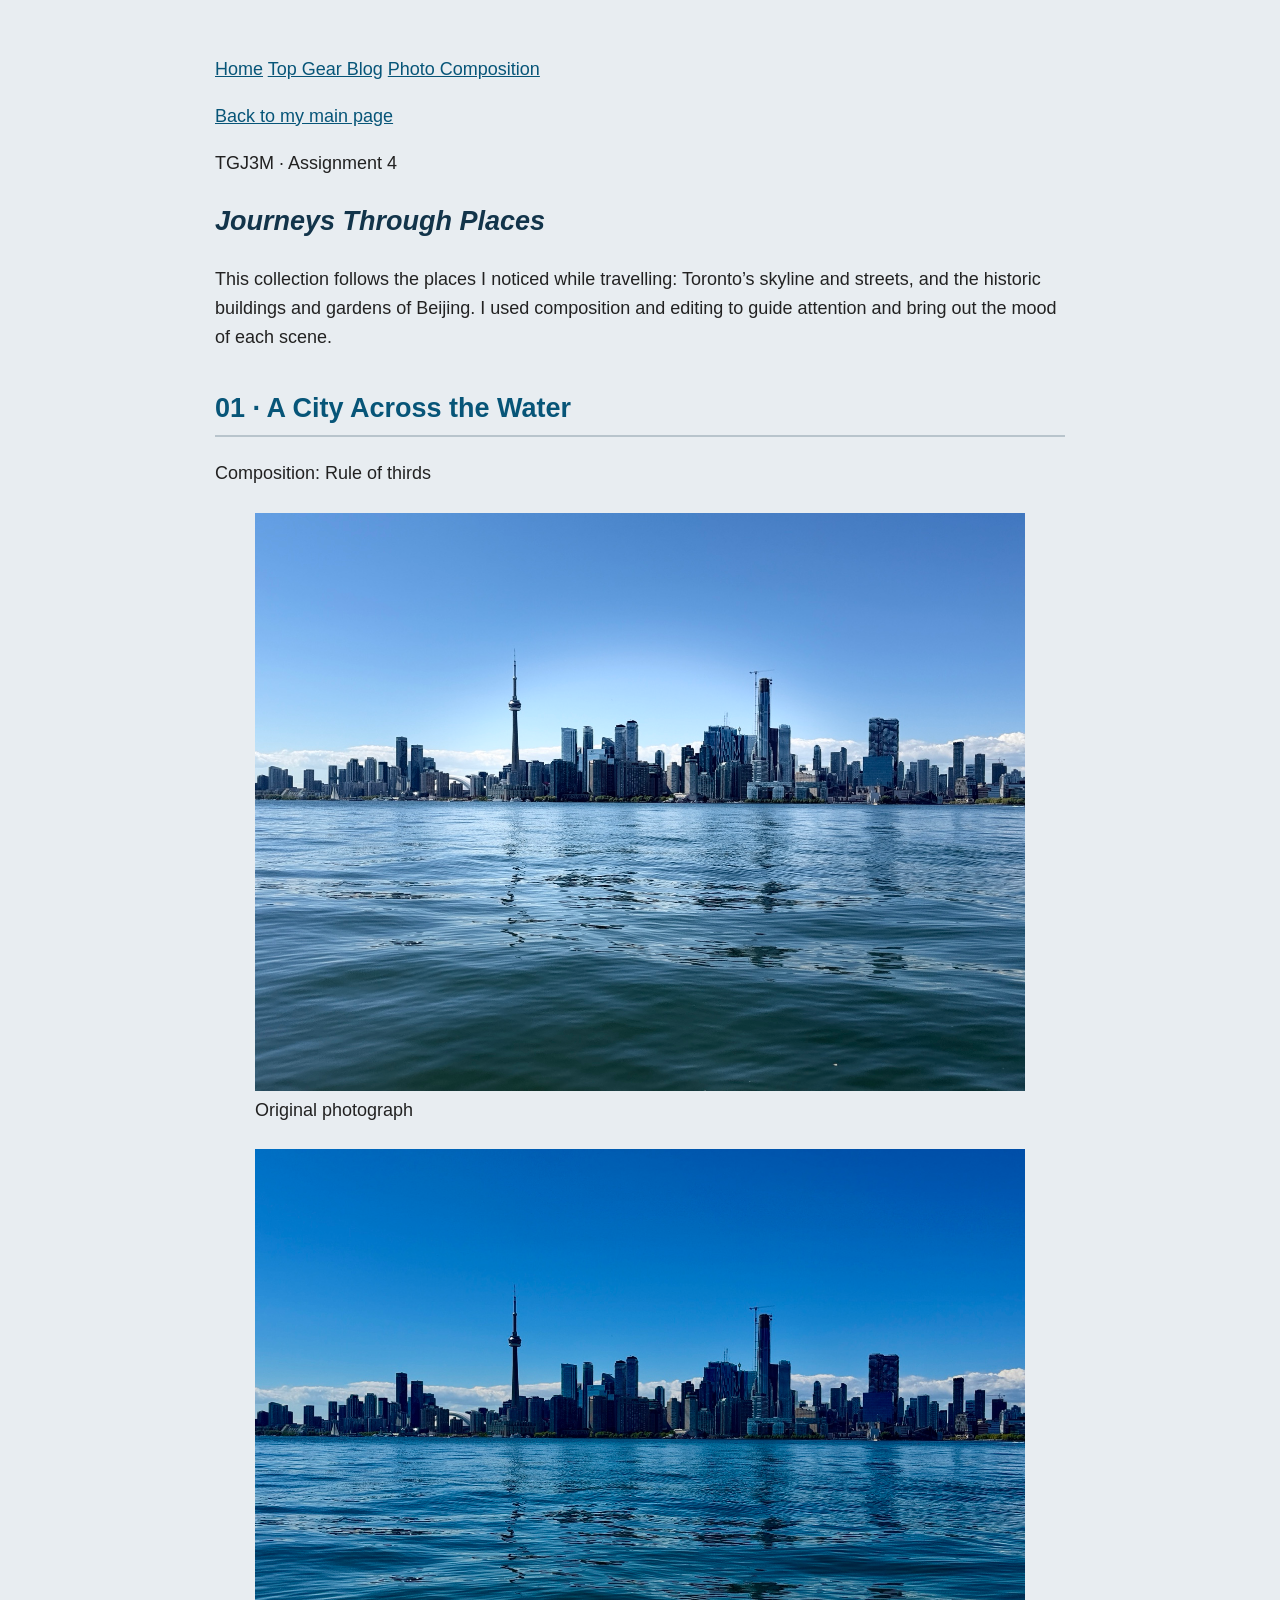
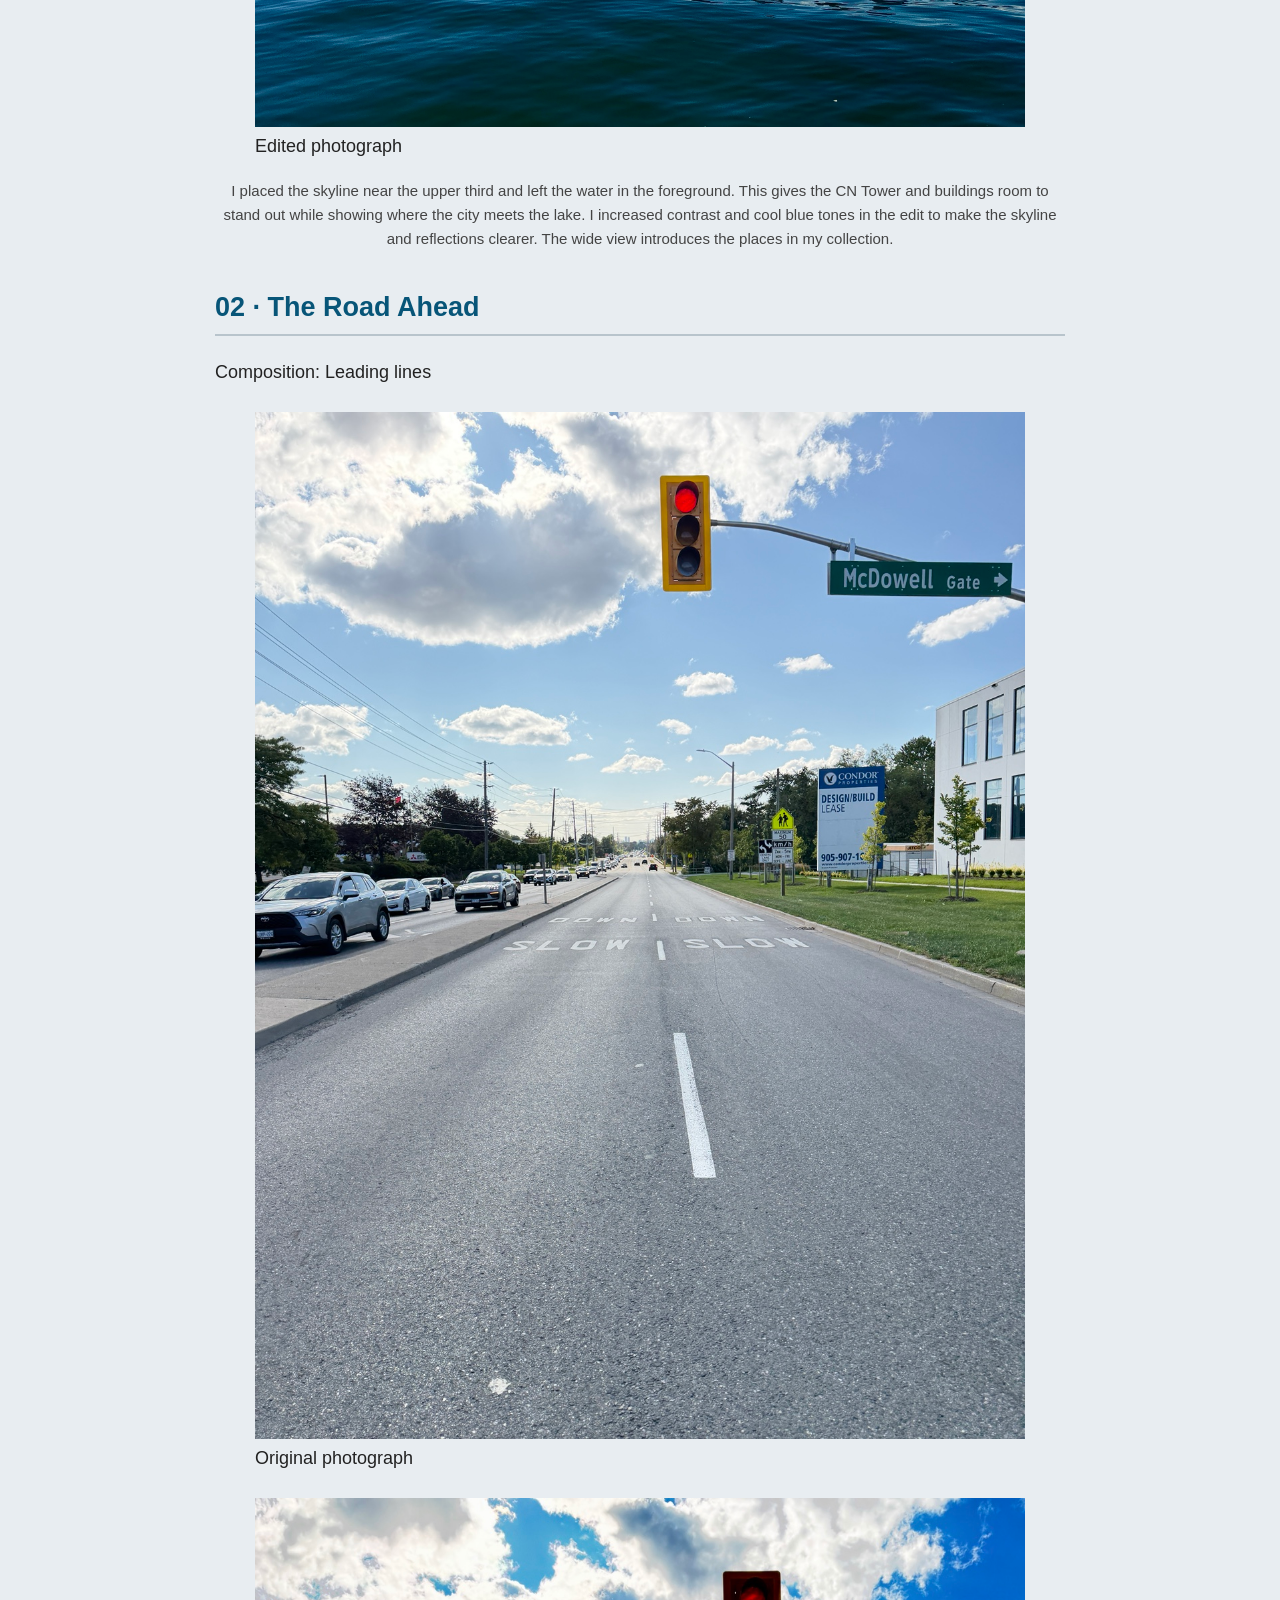
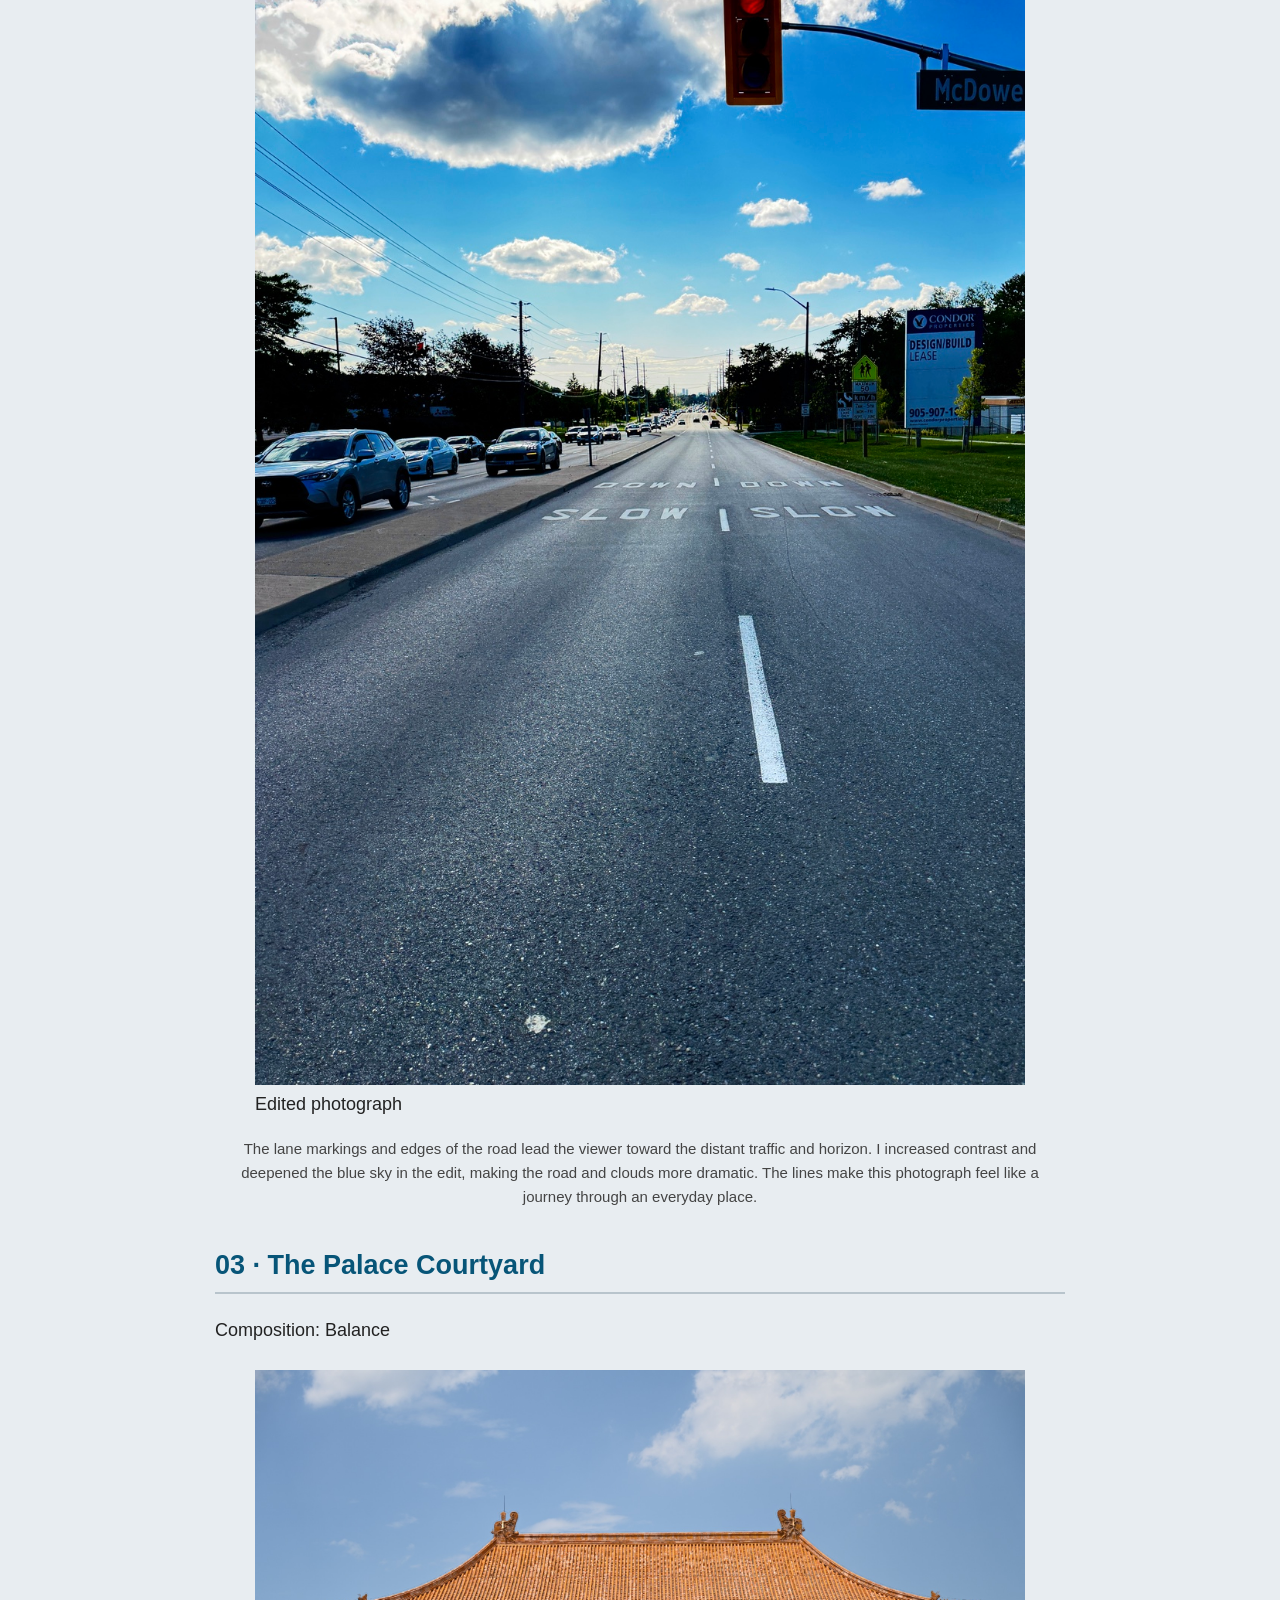
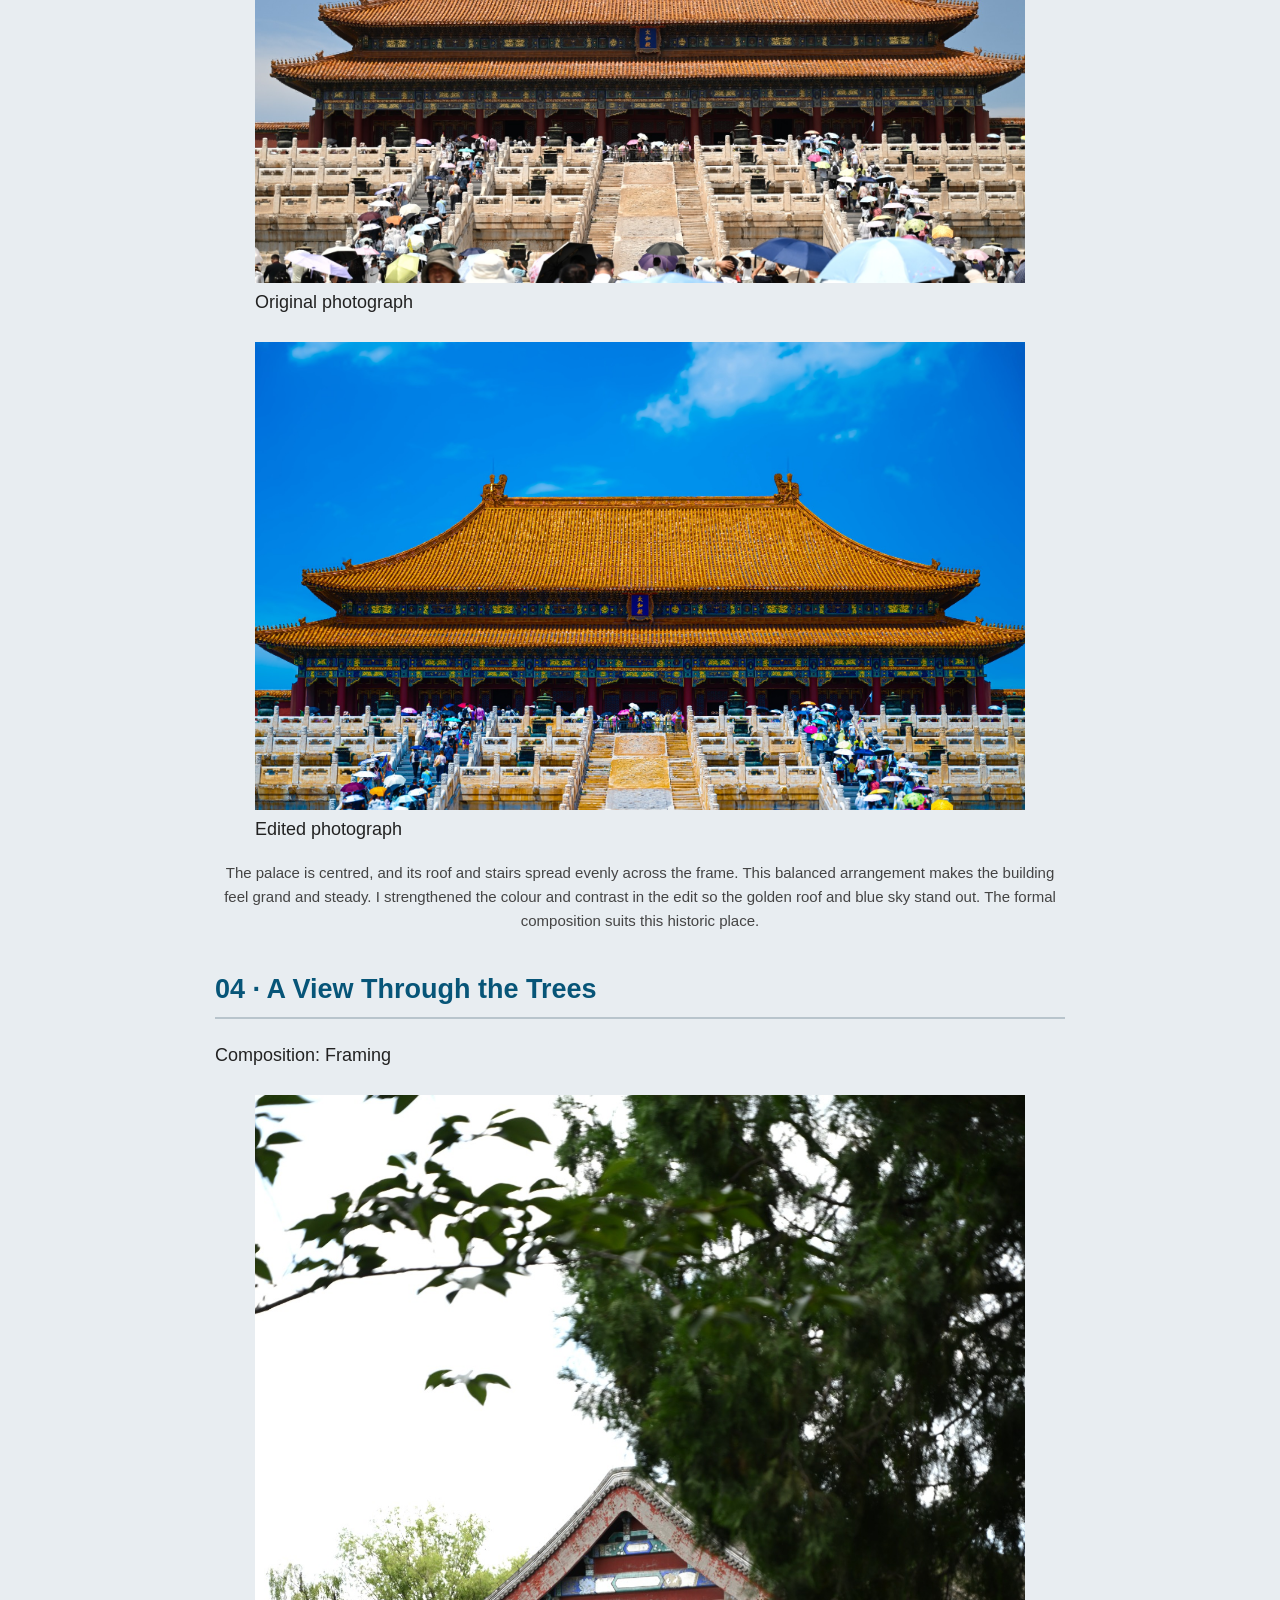
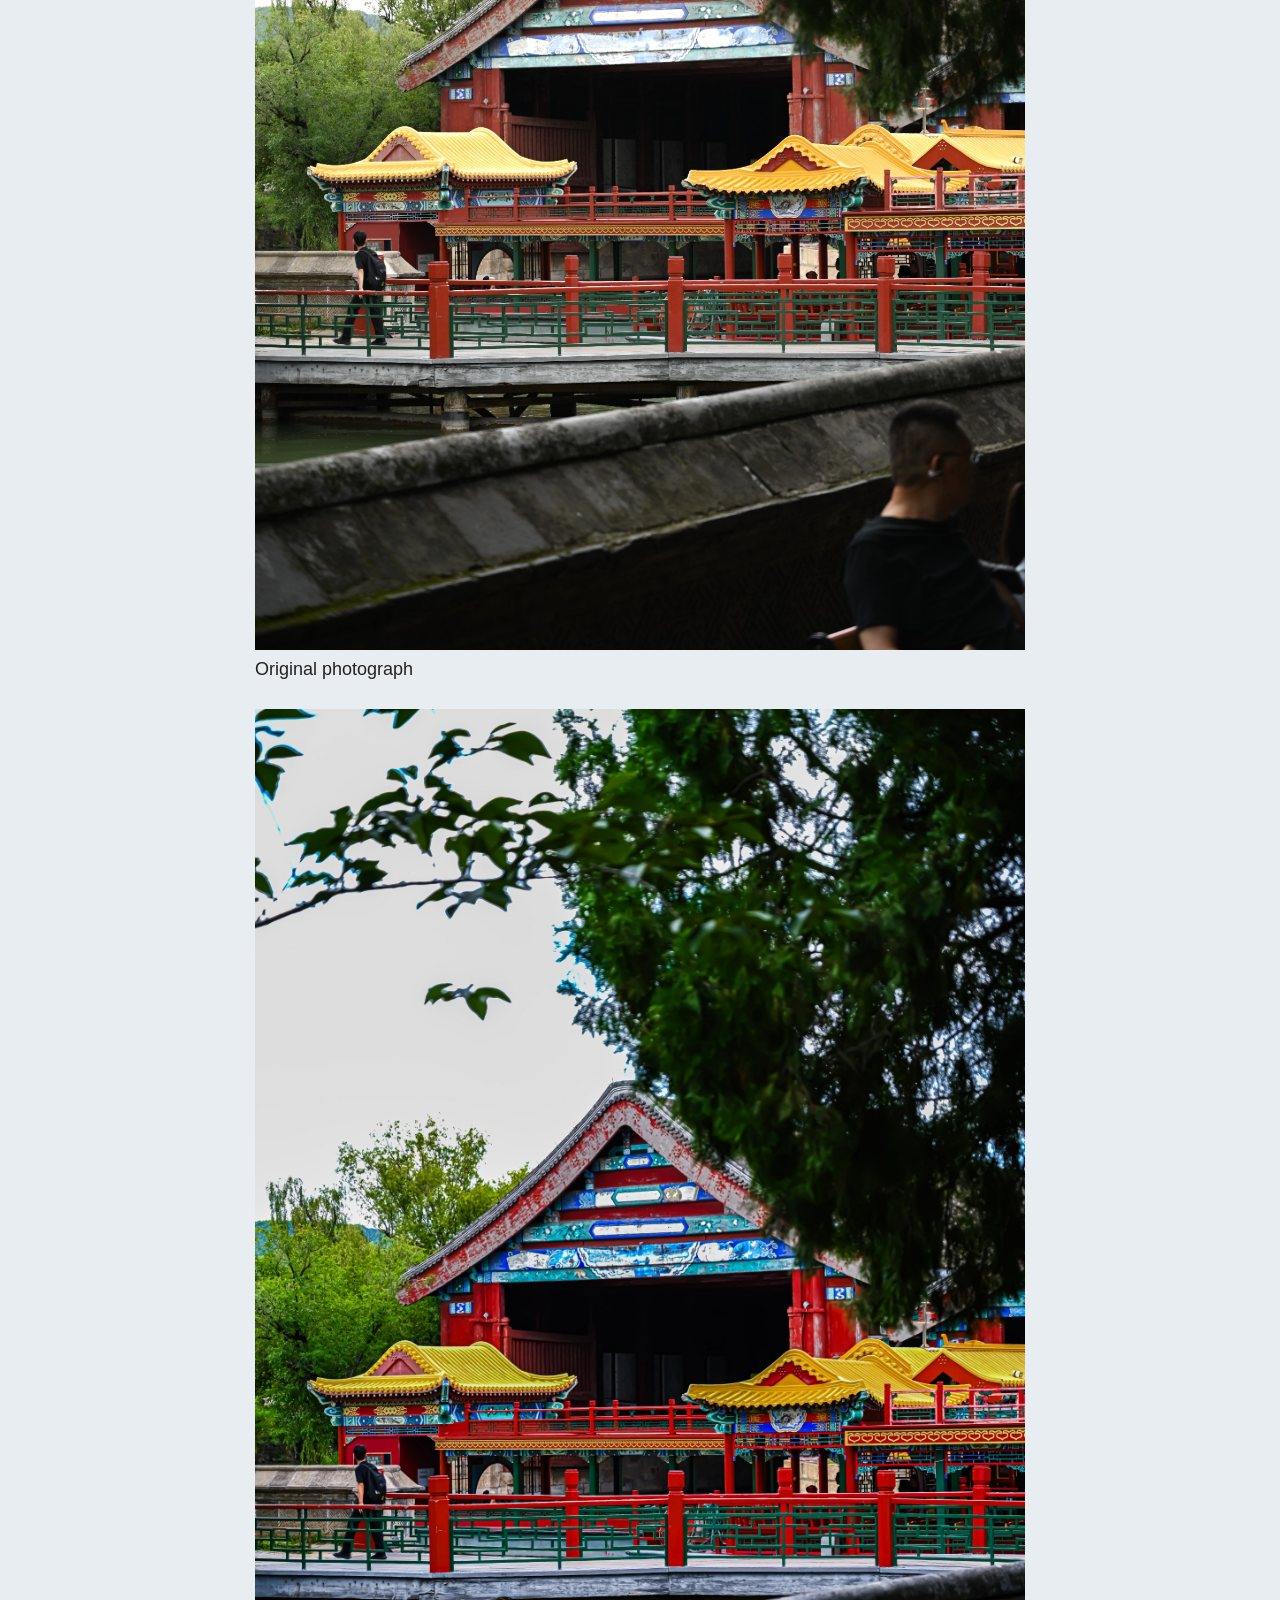
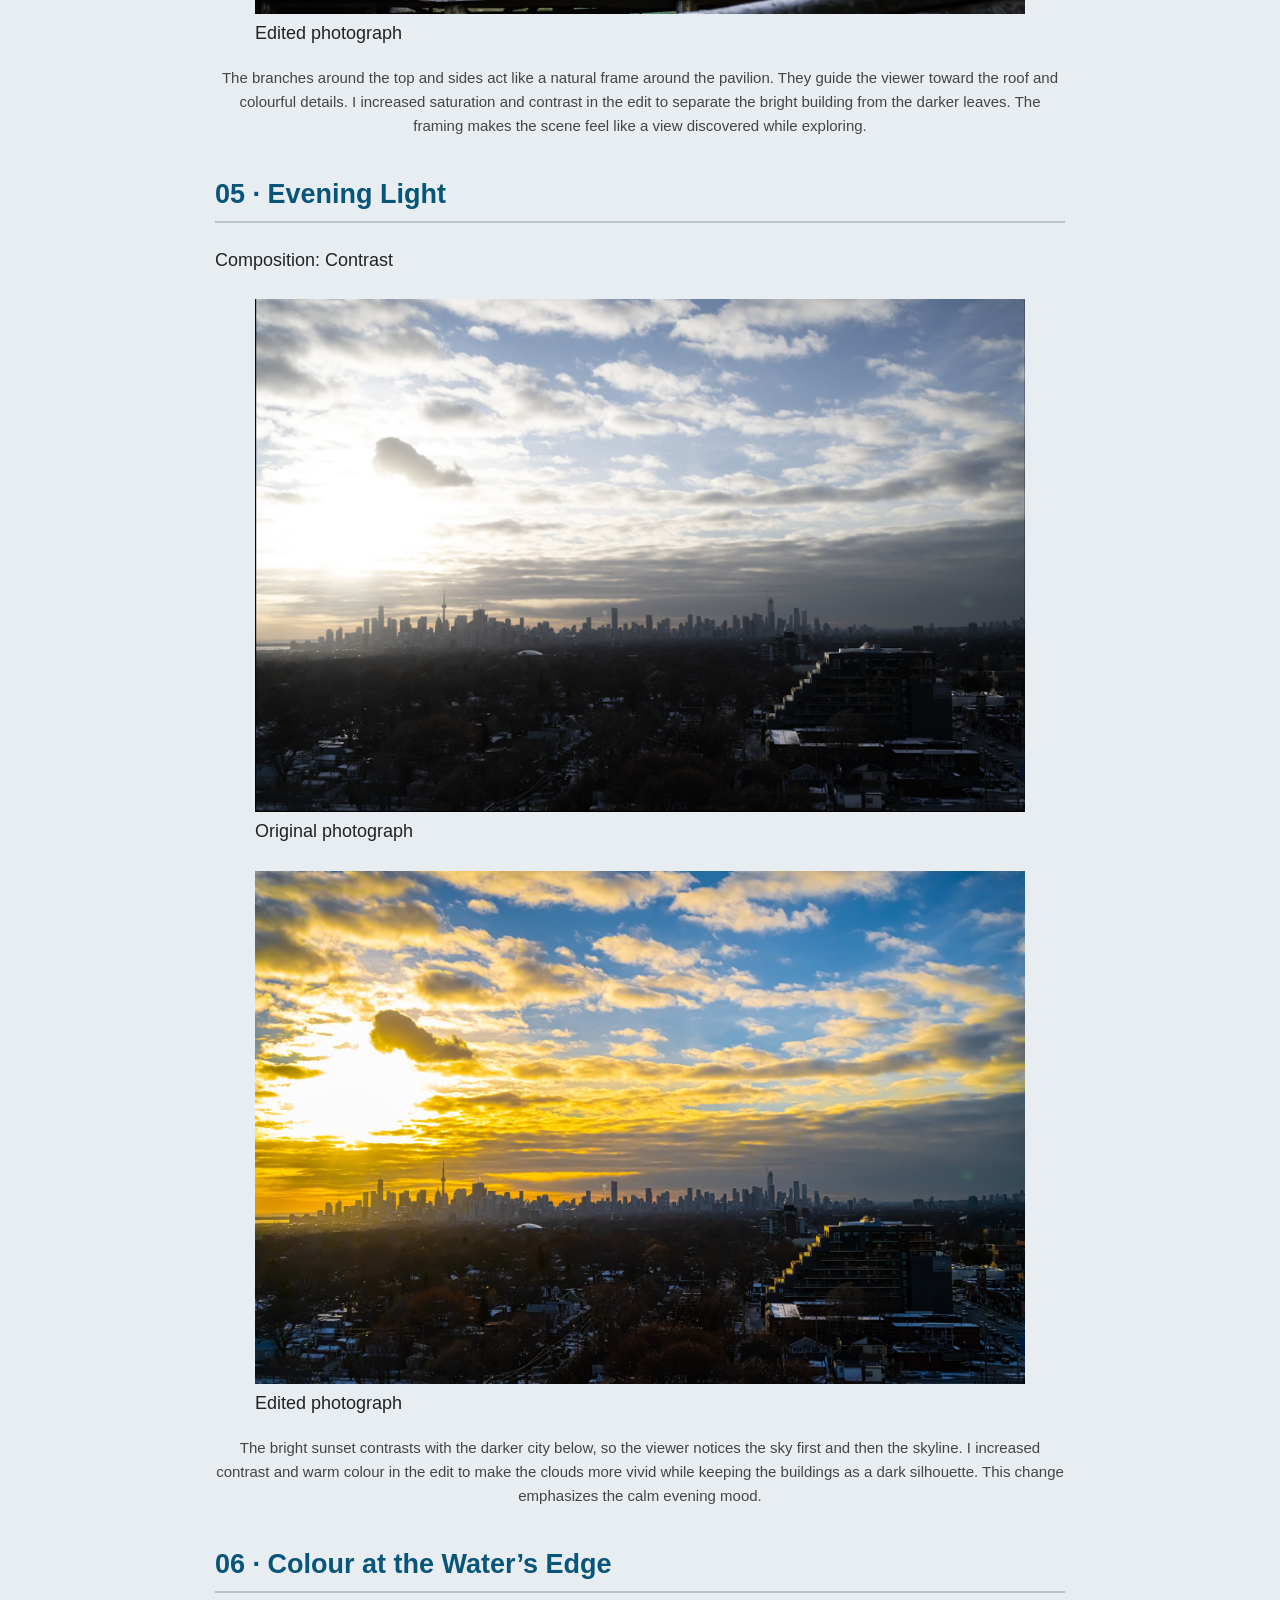
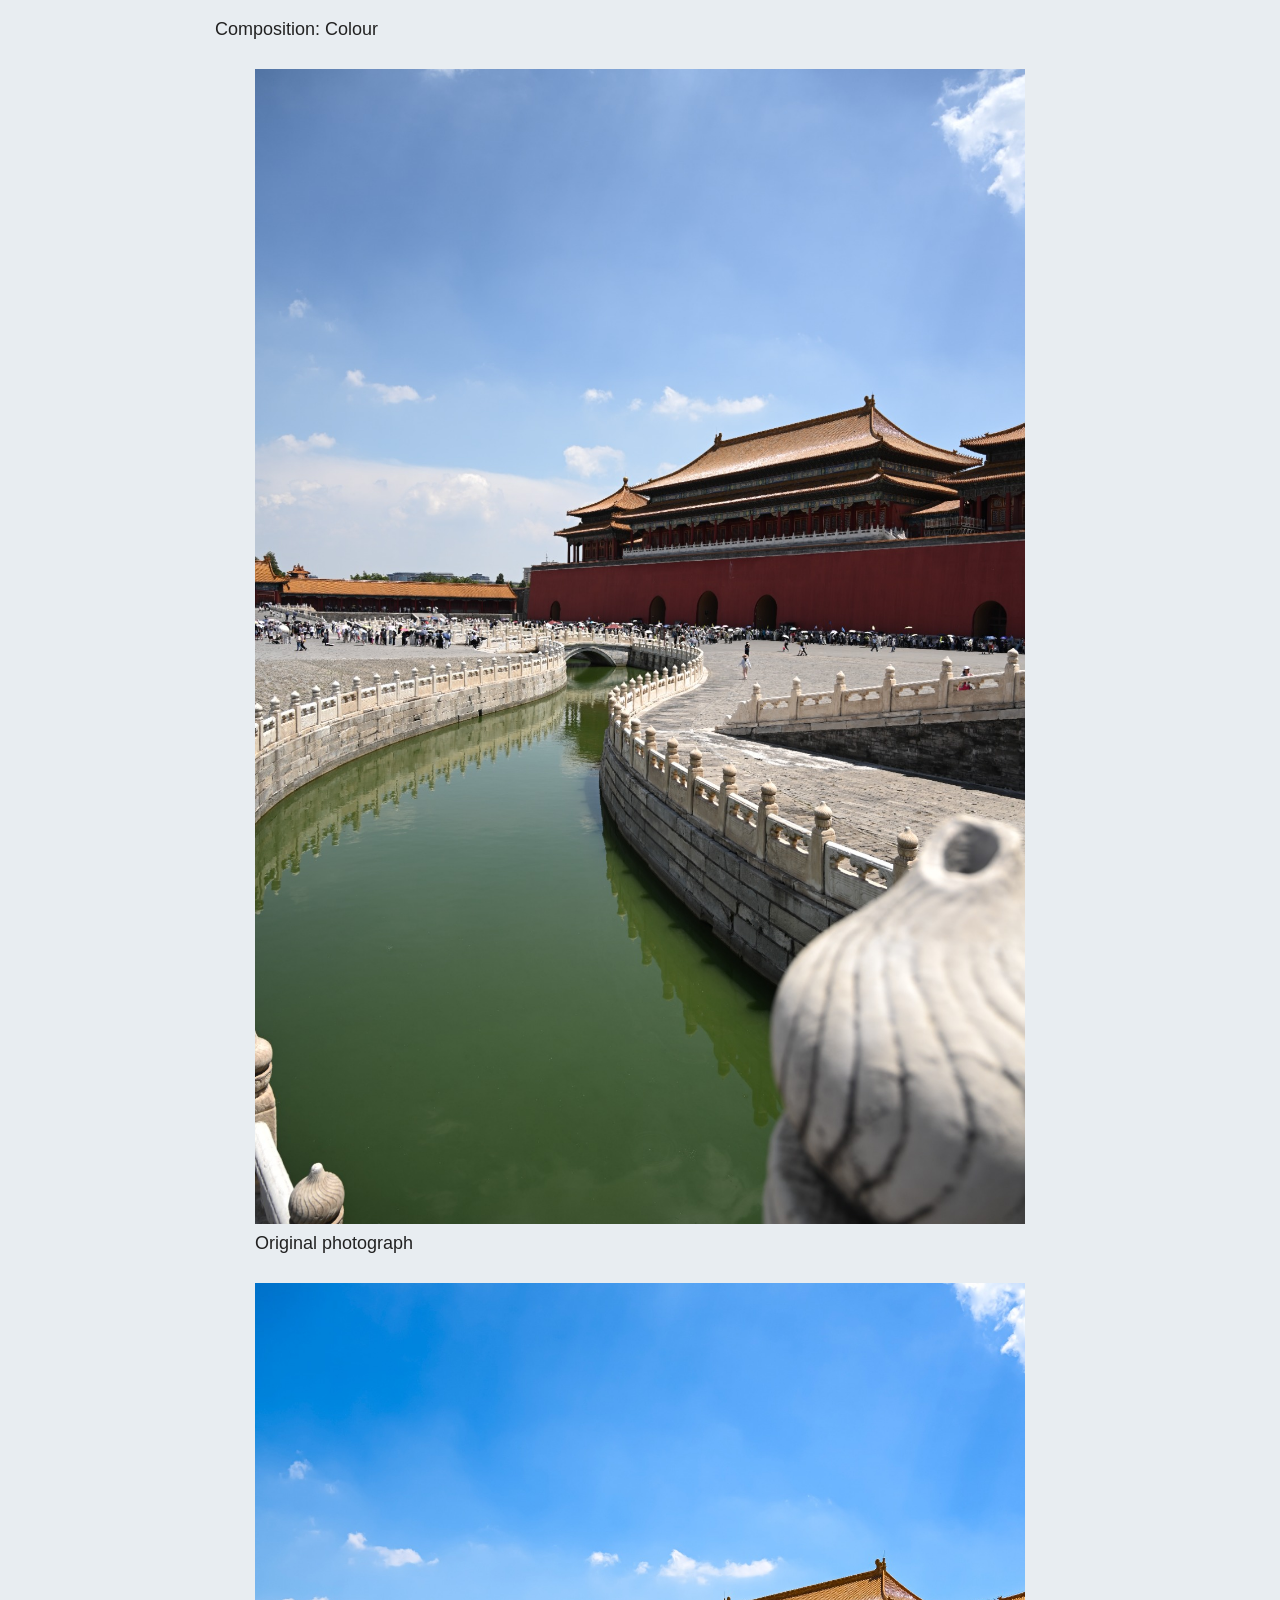
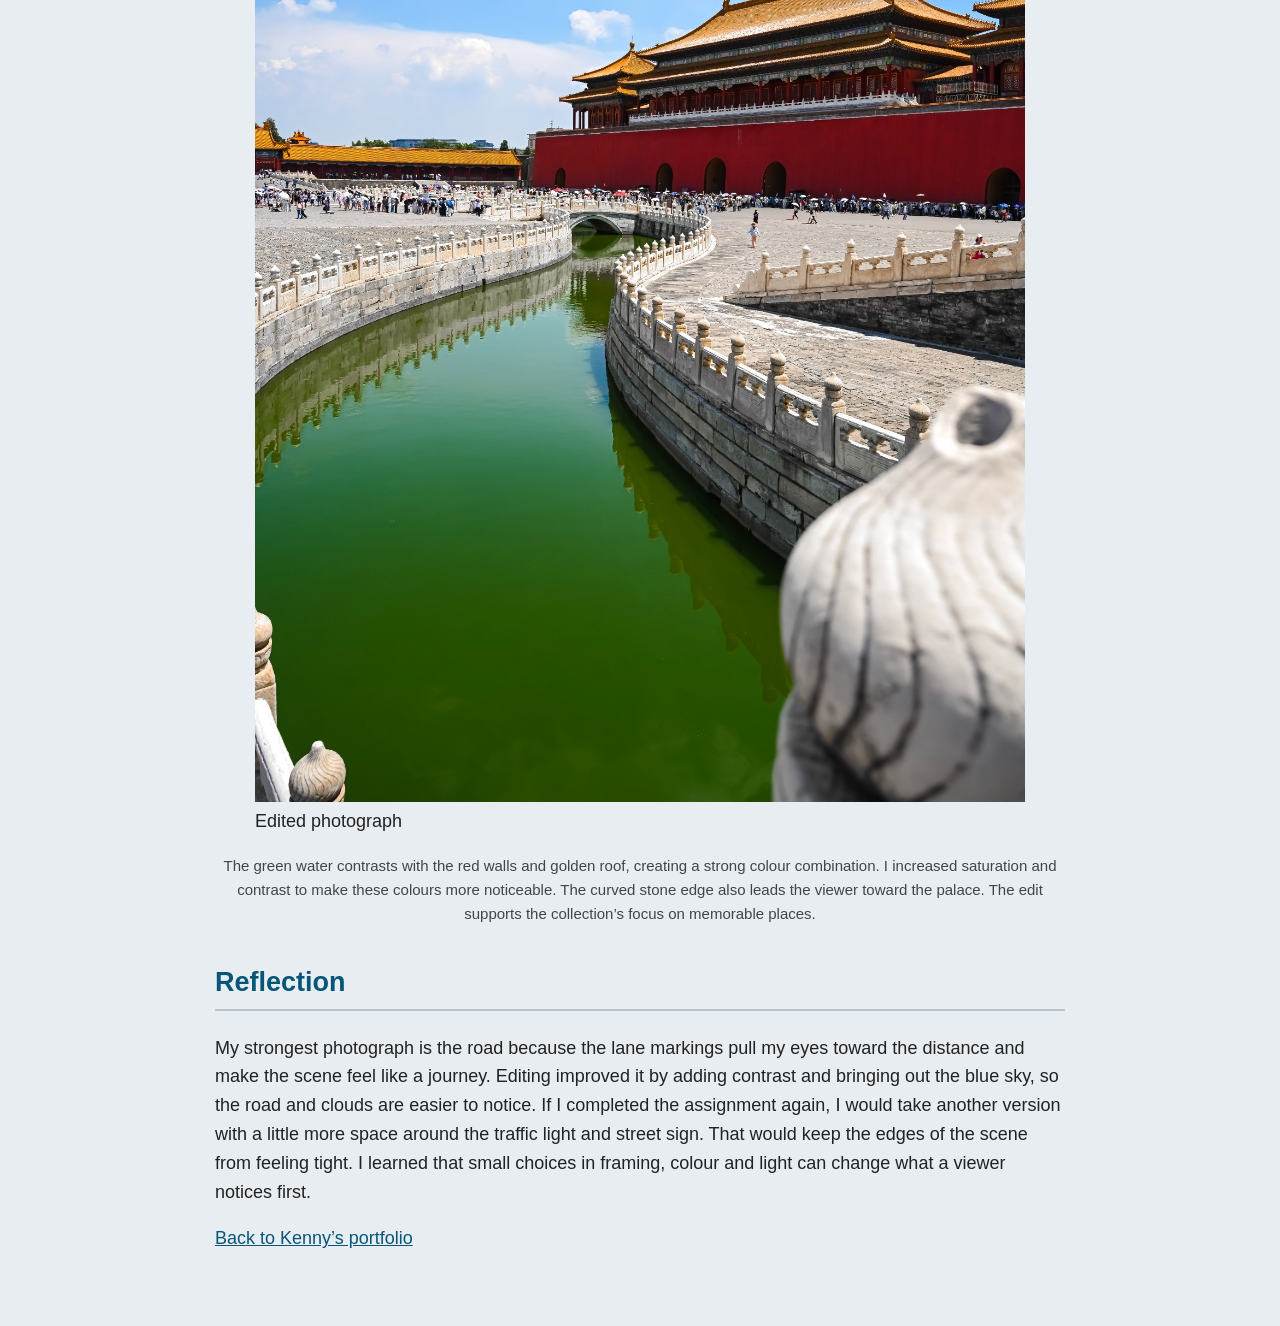
==== assignment4.html @ f71cb7ed "Add files via upload" ====
<!DOCTYPE html>
<html lang="en">
<head>
    <meta charset="UTF-8">
    <meta name="viewport" content="width=device-width, initial-scale=1.0">
    <title>Journeys Through Places | Photo Composition</title>
    <link rel="stylesheet" href="styles.css">
</head>
<body>
    <header class="site-header">
        <nav aria-label="Main navigation">
            <a href="Main.html">Home</a>
            <a href="TopGear.html">Top Gear Blog</a>
            <a href="assignment4.html" aria-current="page">Photo Composition</a>
        </nav>
    </header>

    <main>
        <p><a href="Main.html">Back to my main page</a></p>

        <section class="hero">
            <p class="eyebrow">TGJ3M · Assignment 4</p>
            <h1>Journeys Through Places</h1>
            <p class="intro">
                This collection follows the places I noticed while travelling:
                Toronto’s skyline and streets, and the historic buildings and
                gardens of Beijing. I used composition and editing to guide
                attention and bring out the mood of each scene.
            </p>
        </section>

        <section class="photo-entry" aria-labelledby="photo1-title">
            <h2 id="photo1-title">01 · A City Across the Water</h2>
            <p class="technique">Composition: Rule of thirds</p>
            <div class="photo-pair">
                <figure>
                    <img src="images/photo1-original.jpg"
                         alt="Toronto skyline across blue water, original photograph">
                    <figcaption>Original photograph</figcaption>
                </figure>
                <figure>
                    <img src="images/photo1-edited.jpg"
                         alt="Edited Toronto skyline with stronger blue tones and contrast">
                    <figcaption>Edited photograph</figcaption>
                </figure>
            </div>
            <p class="caption">
                I placed the skyline near the upper third and left the water in
                the foreground. This gives the CN Tower and buildings room to
                stand out while showing where the city meets the lake. I
                increased contrast and cool blue tones in the edit to make the
                skyline and reflections clearer. The wide view introduces the
                places in my collection.
            </p>
        </section>

        <section class="photo-entry" aria-labelledby="photo2-title">
            <h2 id="photo2-title">02 · The Road Ahead</h2>
            <p class="technique">Composition: Leading lines</p>
            <div class="photo-pair">
                <figure>
                    <img src="images/photo2-original.jpg"
                         alt="Road markings and traffic leading toward the distance, original photograph">
                    <figcaption>Original photograph</figcaption>
                </figure>
                <figure>
                    <img src="images/photo2-edited.jpg"
                         alt="Edited road photograph with stronger contrast and deeper sky colour">
                    <figcaption>Edited photograph</figcaption>
                </figure>
            </div>
            <p class="caption">
                The lane markings and edges of the road lead the viewer toward
                the distant traffic and horizon. I increased contrast and
                deepened the blue sky in the edit, making the road and clouds
                more dramatic. The lines make this photograph feel like a
                journey through an everyday place.
            </p>
        </section>

        <section class="photo-entry" aria-labelledby="photo3-title">
            <h2 id="photo3-title">03 · The Palace Courtyard</h2>
            <p class="technique">Composition: Balance</p>
            <div class="photo-pair">
                <figure>
                    <img src="images/photo3-original.jpg"
                         alt="Front view of a traditional palace with a centered roof, original photograph">
                    <figcaption>Original photograph</figcaption>
                </figure>
                <figure>
                    <img src="images/photo3-edited.jpg"
                         alt="Edited palace photograph with richer roof and sky colours">
                    <figcaption>Edited photograph</figcaption>
                </figure>
            </div>
            <p class="caption">
                The palace is centred, and its roof and stairs spread evenly
                across the frame. This balanced arrangement makes the building
                feel grand and steady. I strengthened the colour and contrast
                in the edit so the golden roof and blue sky stand out. The
                formal composition suits this historic place.
            </p>
        </section>

        <section class="photo-entry" aria-labelledby="photo4-title">
            <h2 id="photo4-title">04 · A View Through the Trees</h2>
            <p class="technique">Composition: Framing</p>
            <div class="photo-pair">
                <figure>
                    <img src="images/photo4-original.jpg"
                         alt="Traditional pavilion seen through foreground tree branches, original photograph">
                    <figcaption>Original photograph</figcaption>
                </figure>
                <figure>
                    <img src="images/photo4-edited.jpg"
                         alt="Edited pavilion framed by more vivid green leaves">
                    <figcaption>Edited photograph</figcaption>
                </figure>
            </div>
            <p class="caption">
                The branches around the top and sides act like a natural frame
                around the pavilion. They guide the viewer toward the roof and
                colourful details. I increased saturation and contrast in the
                edit to separate the bright building from the darker leaves.
                The framing makes the scene feel like a view discovered while
                exploring.
            </p>
        </section>

        <section class="photo-entry" aria-labelledby="photo5-title">
            <h2 id="photo5-title">05 · Evening Light</h2>
            <p class="technique">Composition: Contrast</p>
            <div class="photo-pair">
                <figure>
                    <img src="images/photo5-original.png"
                         alt="Soft evening sky above a dark city skyline, original photograph">
                    <figcaption>Original photograph</figcaption>
                </figure>
                <figure>
                    <img src="images/photo5-edited.jpg"
                         alt="Edited sunset with vivid warm clouds and a dark skyline">
                    <figcaption>Edited photograph</figcaption>
                </figure>
            </div>
            <p class="caption">
                The bright sunset contrasts with the darker city below, so the
                viewer notices the sky first and then the skyline. I increased
                contrast and warm colour in the edit to make the clouds more
                vivid while keeping the buildings as a dark silhouette. This
                change emphasizes the calm evening mood.
            </p>
        </section>

        <section class="photo-entry" aria-labelledby="photo6-title">
            <h2 id="photo6-title">06 · Colour at the Water’s Edge</h2>
            <p class="technique">Composition: Colour</p>
            <div class="photo-pair">
                <figure>
                    <img src="images/photo6-original.jpg"
                         alt="Forbidden City palace beside a green moat, original photograph">
                    <figcaption>Original photograph</figcaption>
                </figure>
                <figure>
                    <img src="images/photo6-edited.jpg"
                         alt="Edited Forbidden City photograph with more vivid green water and warm palace colours">
                    <figcaption>Edited photograph</figcaption>
                </figure>
            </div>
            <p class="caption">
                The green water contrasts with the red walls and golden roof,
                creating a strong colour combination. I increased saturation
                and contrast to make these colours more noticeable. The curved
                stone edge also leads the viewer toward the palace. The edit
                supports the collection’s focus on memorable places.
            </p>
        </section>

        <section class="reflection" aria-labelledby="reflection-title">
            <h2 id="reflection-title">Reflection</h2>
            <p>
                My strongest photograph is the road because the lane markings
                pull my eyes toward the distance and make the scene feel like a
                journey. Editing improved it by adding contrast and bringing
                out the blue sky, so the road and clouds are easier to notice.
                If I completed the assignment again, I would take another
                version with a little more space around the traffic light and
                street sign. That would keep the edges of the scene from
                feeling tight. I learned that small choices in framing, colour
                and light can change what a viewer notices first.
            </p>
        </section>
    </main>

    <footer>
        <p><a href="Main.html">Back to Kenny’s portfolio</a></p>
    </footer>
</body>
</html>
---- styles.css ----
body {
    background-color: #e8edf1;
    color: #222222;
    font-family: Arial, sans-serif;
    font-size: 18px;
    line-height: 1.6;
    max-width: 850px;
    margin: 30px auto;
    padding: 25px;
}

h1 {
    color: #12344a;
    font-family: "Arial Black", Arial, sans-serif;
    font-style: italic;
}

h2 {
    color: #075578;
    border-bottom: 2px solid #b8c4cc;
    padding-bottom: 5px;
    margin-top: 35px;
}

a {
    color: #075578;
    text-decoration: underline;
}

a:focus {
    outline: 3px solid #075578;
}

img {
    display: block;
    max-width: 100%;
    height: auto;
    margin: 25px auto 5px;
}

.caption {
    color: #444444;
    font-size: 15px;
    text-align: center;
}
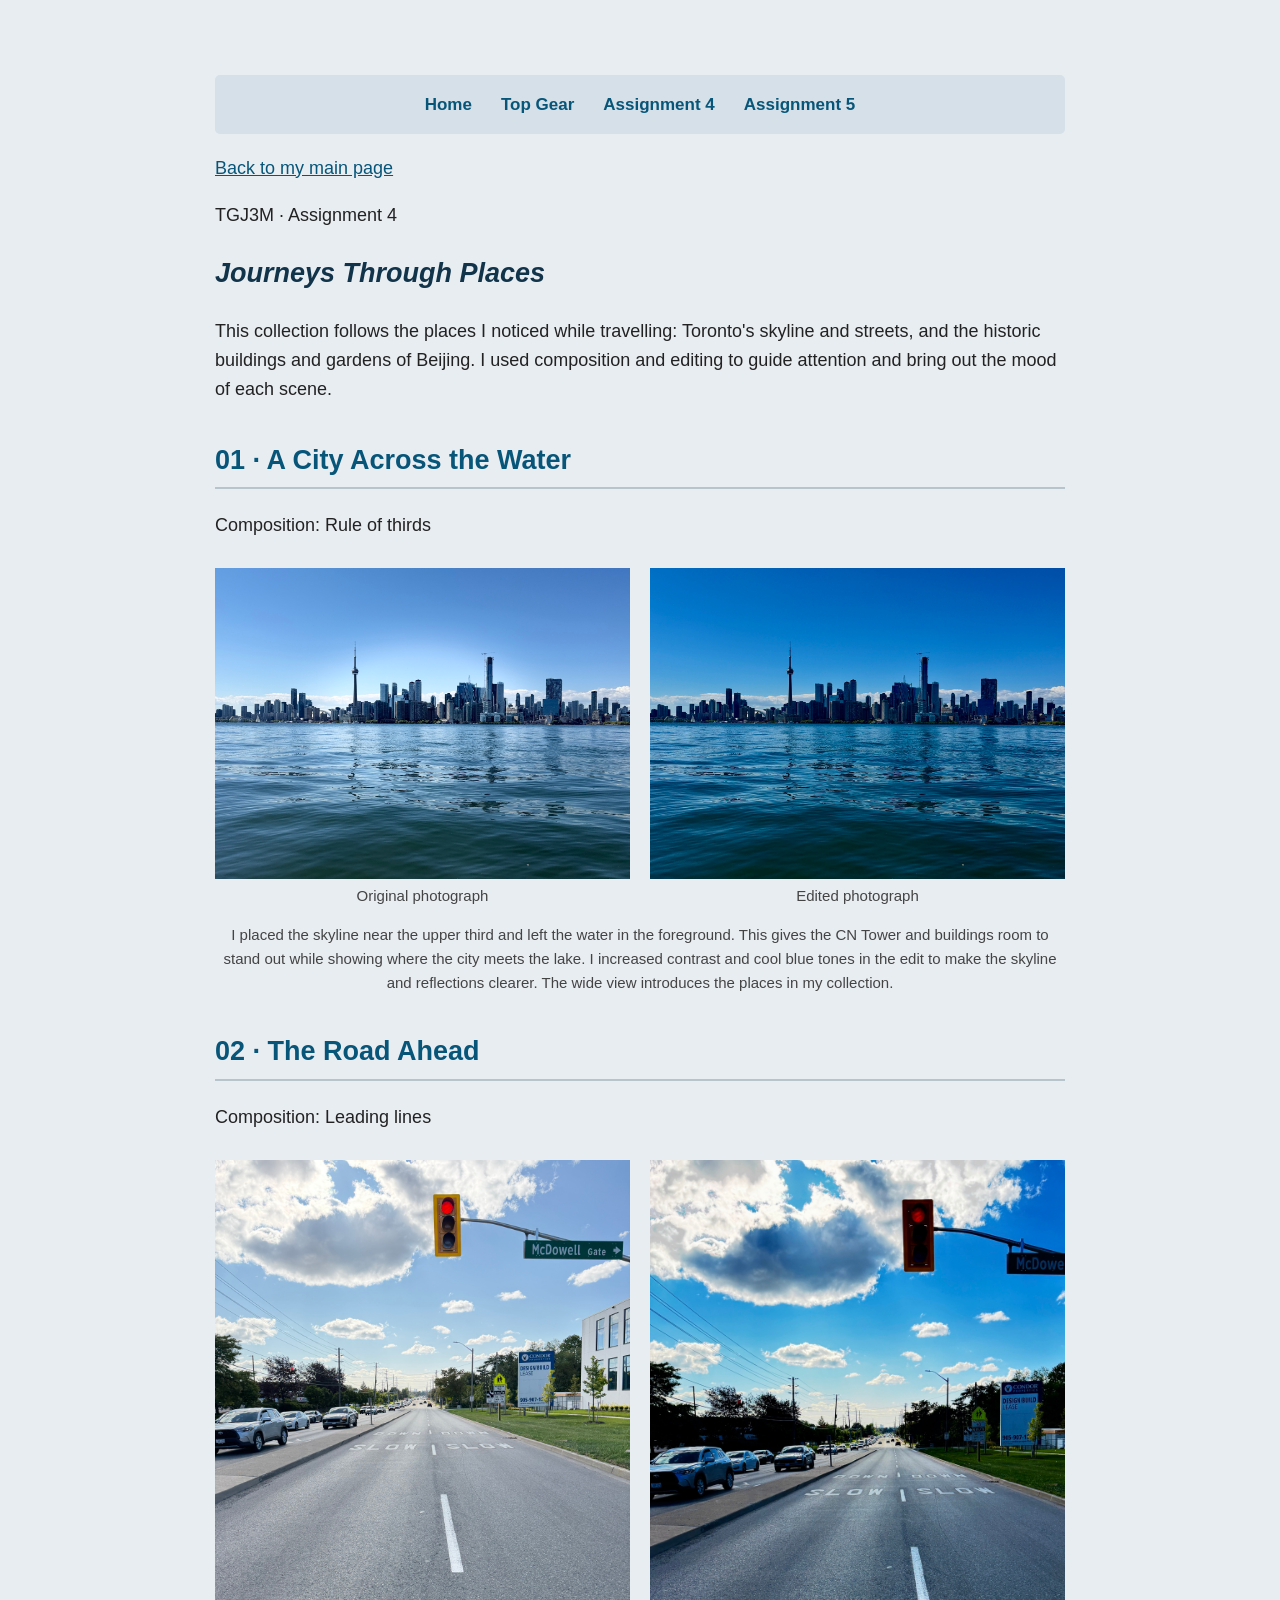
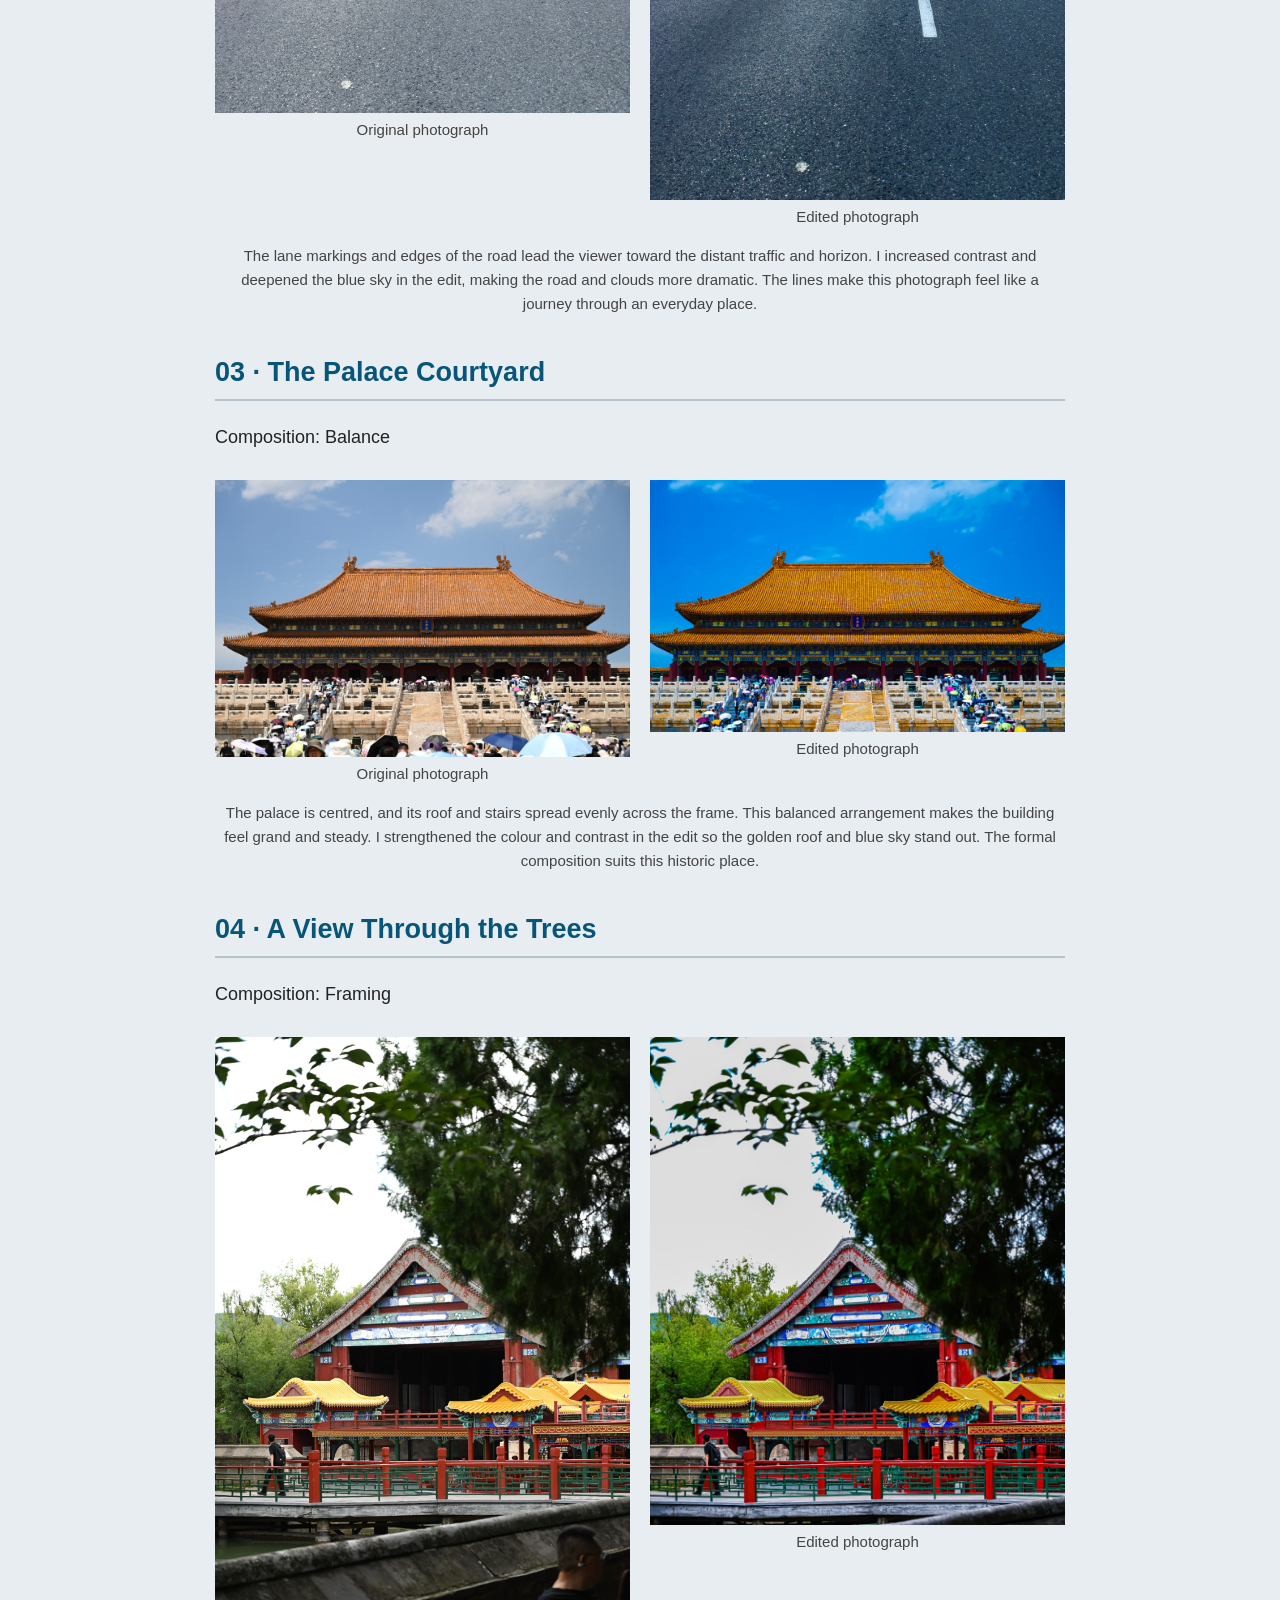
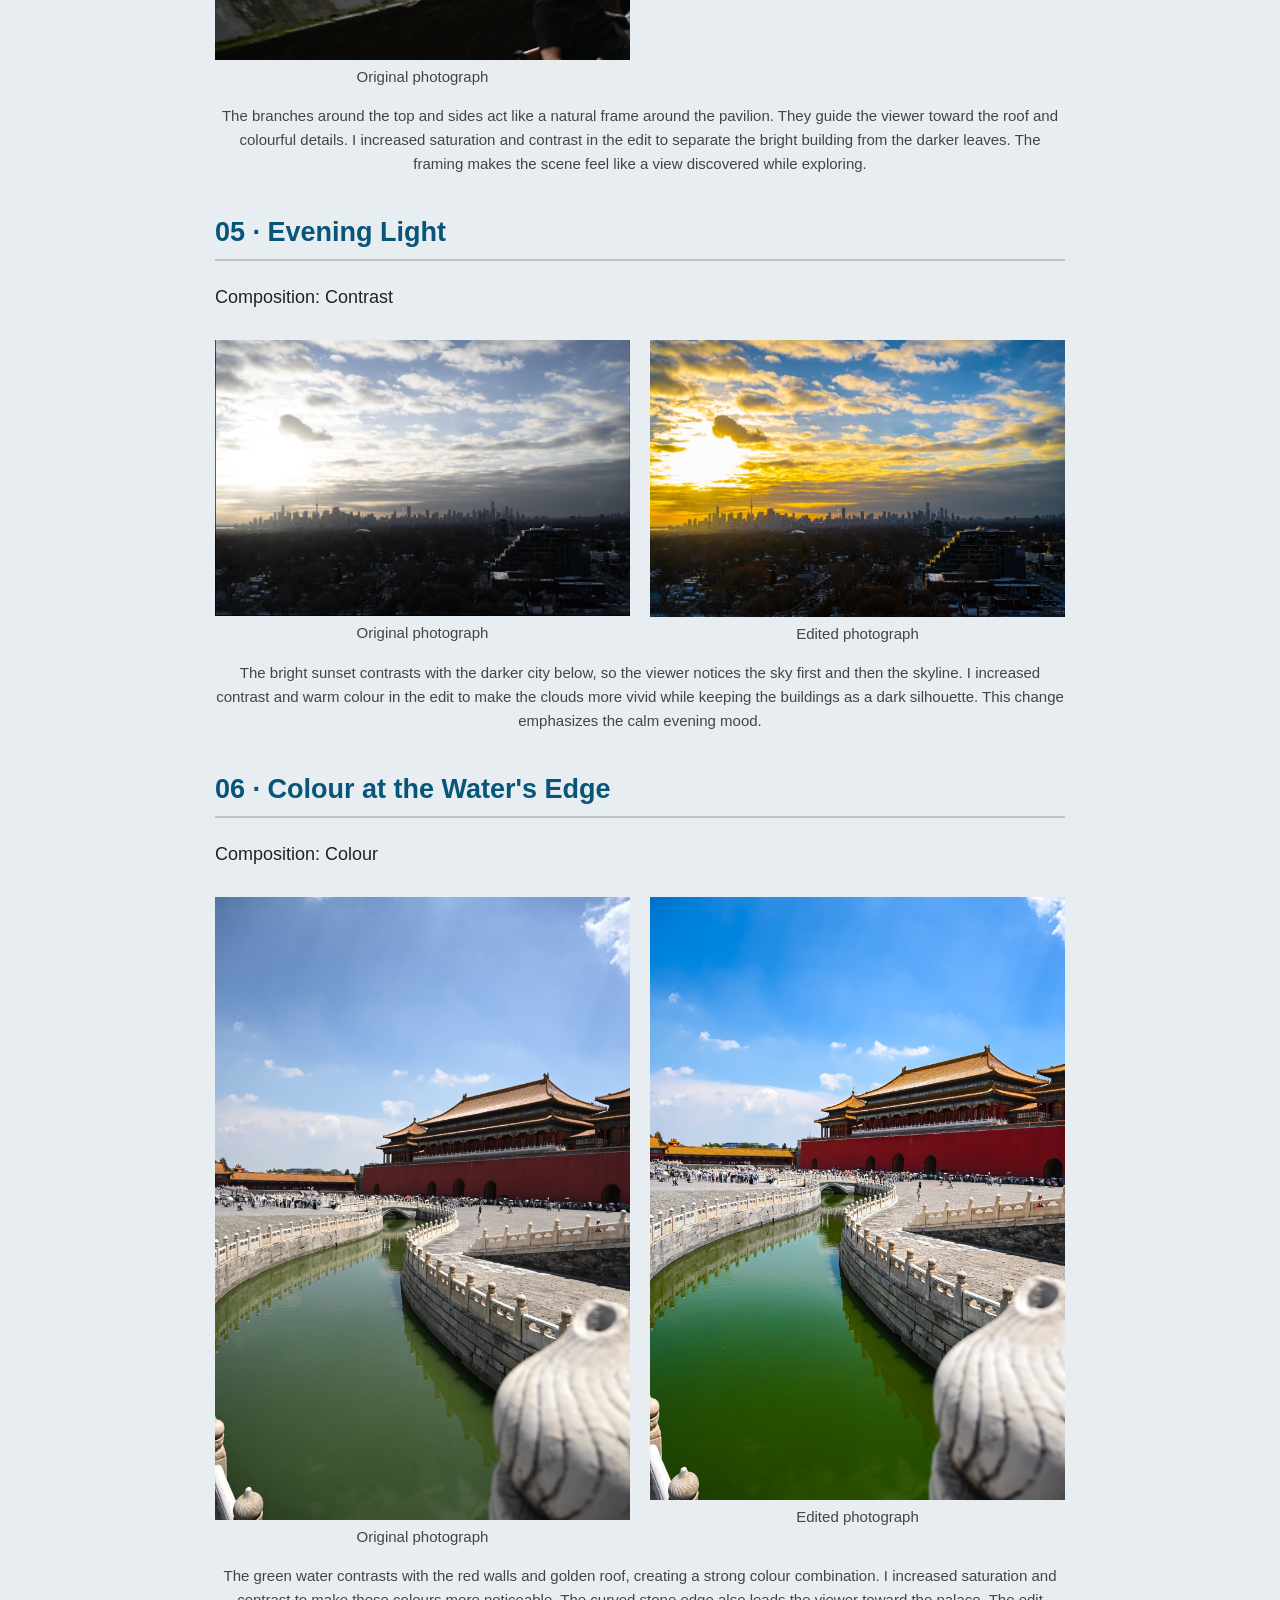
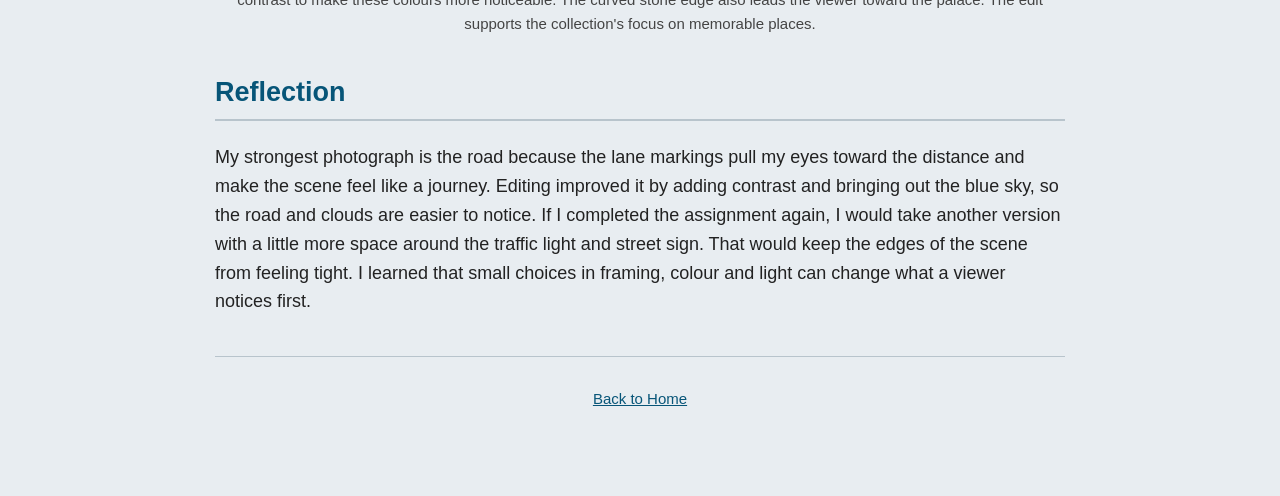
==== commit 53746994: "Add files via upload" ====
--- a/assignment4.html
+++ b/assignment4.html
@@ -6,44 +6,57 @@
     <title>Journeys Through Places | Photo Composition</title>
     <link rel="stylesheet" href="styles.css">
 </head>
+
 <body>
+
     <header class="site-header">
         <nav aria-label="Main navigation">
             <a href="Main.html">Home</a>
-            <a href="TopGear.html">Top Gear Blog</a>
-            <a href="assignment4.html" aria-current="page">Photo Composition</a>
+            <a href="TopGear.html">Top Gear</a>
+            <a href="assignment4.html" aria-current="page">Assignment 4</a>
+            <a href="assignment5.html">Assignment 5</a>
         </nav>
     </header>
 
     <main>
+
         <p><a href="Main.html">Back to my main page</a></p>
 
         <section class="hero">
             <p class="eyebrow">TGJ3M · Assignment 4</p>
+
             <h1>Journeys Through Places</h1>
+
             <p class="intro">
                 This collection follows the places I noticed while travelling:
-                Toronto’s skyline and streets, and the historic buildings and
+                Toronto's skyline and streets, and the historic buildings and
                 gardens of Beijing. I used composition and editing to guide
                 attention and bring out the mood of each scene.
             </p>
         </section>
 
         <section class="photo-entry" aria-labelledby="photo1-title">
+
             <h2 id="photo1-title">01 · A City Across the Water</h2>
+
             <p class="technique">Composition: Rule of thirds</p>
-            <div class="photo-pair">
+
+            <div class="photo-pair">
+
                 <figure>
                     <img src="images/photo1-original.jpg"
                          alt="Toronto skyline across blue water, original photograph">
                     <figcaption>Original photograph</figcaption>
                 </figure>
+
                 <figure>
                     <img src="images/photo1-edited.jpg"
                          alt="Edited Toronto skyline with stronger blue tones and contrast">
                     <figcaption>Edited photograph</figcaption>
                 </figure>
-            </div>
+
+            </div>
+
             <p class="caption">
                 I placed the skyline near the upper third and left the water in
                 the foreground. This gives the CN Tower and buildings room to
@@ -52,23 +65,31 @@
                 skyline and reflections clearer. The wide view introduces the
                 places in my collection.
             </p>
+
         </section>
 
         <section class="photo-entry" aria-labelledby="photo2-title">
+
             <h2 id="photo2-title">02 · The Road Ahead</h2>
+
             <p class="technique">Composition: Leading lines</p>
-            <div class="photo-pair">
+
+            <div class="photo-pair">
+
                 <figure>
                     <img src="images/photo2-original.jpg"
                          alt="Road markings and traffic leading toward the distance, original photograph">
                     <figcaption>Original photograph</figcaption>
                 </figure>
+
                 <figure>
                     <img src="images/photo2-edited.jpg"
                          alt="Edited road photograph with stronger contrast and deeper sky colour">
                     <figcaption>Edited photograph</figcaption>
                 </figure>
-            </div>
+
+            </div>
+
             <p class="caption">
                 The lane markings and edges of the road lead the viewer toward
                 the distant traffic and horizon. I increased contrast and
@@ -76,23 +97,31 @@
                 more dramatic. The lines make this photograph feel like a
                 journey through an everyday place.
             </p>
+
         </section>
 
         <section class="photo-entry" aria-labelledby="photo3-title">
+
             <h2 id="photo3-title">03 · The Palace Courtyard</h2>
+
             <p class="technique">Composition: Balance</p>
-            <div class="photo-pair">
+
+            <div class="photo-pair">
+
                 <figure>
                     <img src="images/photo3-original.jpg"
                          alt="Front view of a traditional palace with a centered roof, original photograph">
                     <figcaption>Original photograph</figcaption>
                 </figure>
+
                 <figure>
                     <img src="images/photo3-edited.jpg"
                          alt="Edited palace photograph with richer roof and sky colours">
                     <figcaption>Edited photograph</figcaption>
                 </figure>
-            </div>
+
+            </div>
+
             <p class="caption">
                 The palace is centred, and its roof and stairs spread evenly
                 across the frame. This balanced arrangement makes the building
@@ -100,23 +129,31 @@
                 in the edit so the golden roof and blue sky stand out. The
                 formal composition suits this historic place.
             </p>
+
         </section>
 
         <section class="photo-entry" aria-labelledby="photo4-title">
+
             <h2 id="photo4-title">04 · A View Through the Trees</h2>
+
             <p class="technique">Composition: Framing</p>
-            <div class="photo-pair">
+
+            <div class="photo-pair">
+
                 <figure>
                     <img src="images/photo4-original.jpg"
                          alt="Traditional pavilion seen through foreground tree branches, original photograph">
                     <figcaption>Original photograph</figcaption>
                 </figure>
+
                 <figure>
                     <img src="images/photo4-edited.jpg"
                          alt="Edited pavilion framed by more vivid green leaves">
                     <figcaption>Edited photograph</figcaption>
                 </figure>
-            </div>
+
+            </div>
+
             <p class="caption">
                 The branches around the top and sides act like a natural frame
                 around the pavilion. They guide the viewer toward the roof and
@@ -125,23 +162,31 @@
                 The framing makes the scene feel like a view discovered while
                 exploring.
             </p>
+
         </section>
 
         <section class="photo-entry" aria-labelledby="photo5-title">
+
             <h2 id="photo5-title">05 · Evening Light</h2>
+
             <p class="technique">Composition: Contrast</p>
-            <div class="photo-pair">
+
+            <div class="photo-pair">
+
                 <figure>
                     <img src="images/photo5-original.png"
                          alt="Soft evening sky above a dark city skyline, original photograph">
                     <figcaption>Original photograph</figcaption>
                 </figure>
+
                 <figure>
                     <img src="images/photo5-edited.jpg"
                          alt="Edited sunset with vivid warm clouds and a dark skyline">
                     <figcaption>Edited photograph</figcaption>
                 </figure>
-            </div>
+
+            </div>
+
             <p class="caption">
                 The bright sunset contrasts with the darker city below, so the
                 viewer notices the sky first and then the skyline. I increased
@@ -149,34 +194,45 @@
                 vivid while keeping the buildings as a dark silhouette. This
                 change emphasizes the calm evening mood.
             </p>
+
         </section>
 
         <section class="photo-entry" aria-labelledby="photo6-title">
-            <h2 id="photo6-title">06 · Colour at the Water’s Edge</h2>
+
+            <h2 id="photo6-title">06 · Colour at the Water's Edge</h2>
+
             <p class="technique">Composition: Colour</p>
-            <div class="photo-pair">
+
+            <div class="photo-pair">
+
                 <figure>
                     <img src="images/photo6-original.jpg"
                          alt="Forbidden City palace beside a green moat, original photograph">
                     <figcaption>Original photograph</figcaption>
                 </figure>
+
                 <figure>
                     <img src="images/photo6-edited.jpg"
                          alt="Edited Forbidden City photograph with more vivid green water and warm palace colours">
                     <figcaption>Edited photograph</figcaption>
                 </figure>
-            </div>
+
+            </div>
+
             <p class="caption">
                 The green water contrasts with the red walls and golden roof,
                 creating a strong colour combination. I increased saturation
                 and contrast to make these colours more noticeable. The curved
                 stone edge also leads the viewer toward the palace. The edit
-                supports the collection’s focus on memorable places.
-            </p>
+                supports the collection's focus on memorable places.
+            </p>
+
         </section>
 
         <section class="reflection" aria-labelledby="reflection-title">
+
             <h2 id="reflection-title">Reflection</h2>
+
             <p>
                 My strongest photograph is the road because the lane markings
                 pull my eyes toward the distance and make the scene feel like a
@@ -188,11 +244,14 @@
                 feeling tight. I learned that small choices in framing, colour
                 and light can change what a viewer notices first.
             </p>
-        </section>
+
+        </section>
+
     </main>
 
     <footer>
-        <p><a href="Main.html">Back to Kenny’s portfolio</a></p>
+        <p><a href="Main.html">Back to Home</a></p>
     </footer>
+
 </body>
-</html>+</html>
--- a/styles.css
+++ b/styles.css
@@ -1,3 +1,4 @@
+
 body {
     background-color: #e8edf1;
     color: #222222;
@@ -22,6 +23,28 @@
     margin-top: 35px;
 }
 
+/* Navigation Bar */
+
+nav {
+    background-color: #d5e0e9;
+    padding: 15px;
+    text-align: center;
+    border-radius: 5px;
+    margin: 20px 0;
+}
+
+nav a {
+    color: #075578;
+    text-decoration: none;
+    font-size: 17px;
+    margin: 0 12px;
+    font-weight: bold;
+}
+
+nav a:hover {
+    text-decoration: underline;
+}
+
 a {
     color: #075578;
     text-decoration: underline;
@@ -30,6 +53,8 @@
 a:focus {
     outline: 3px solid #075578;
 }
+
+/* Images */
 
 img {
     display: block;
@@ -42,4 +67,80 @@
     color: #444444;
     font-size: 15px;
     text-align: center;
-}+}
+
+figcaption {
+    color: #444444;
+    font-size: 15px;
+    text-align: center;
+}
+
+/* Top Gear Images */
+
+.blog-photo {
+    width: 100%;
+    max-width: 600px;
+}
+
+/* Assignment 4 */
+
+.photo-pair {
+    display: flex;
+    gap: 20px;
+    align-items: flex-start;
+}
+
+.photo-pair figure {
+    flex: 1;
+    min-width: 0;
+    margin: 0;
+}
+
+.photo-pair img {
+    width: 100%;
+    margin: 10px auto 5px;
+}
+
+.photo-pair figcaption {
+    color: #444444;
+    font-size: 15px;
+    text-align: center;
+}
+
+/* Assignment 5 */
+
+.poster {
+    width: 100%;
+    max-width: 500px;
+    height: auto;
+    margin: 25px auto 10px;
+}
+
+/* Footer */
+
+footer {
+    text-align: center;
+    font-size: 15px;
+    color: #555555;
+    margin-top: 40px;
+    padding: 15px;
+    border-top: 1px solid #b8c4cc;
+}
+
+/* Mobile */
+
+@media (max-width: 600px) {
+    body {
+        margin: 10px auto;
+        padding: 16px;
+    }
+
+    nav a {
+        display: inline-block;
+        margin: 5px 8px;
+    }
+
+    .photo-pair {
+        flex-direction: column;
+    }
+}
